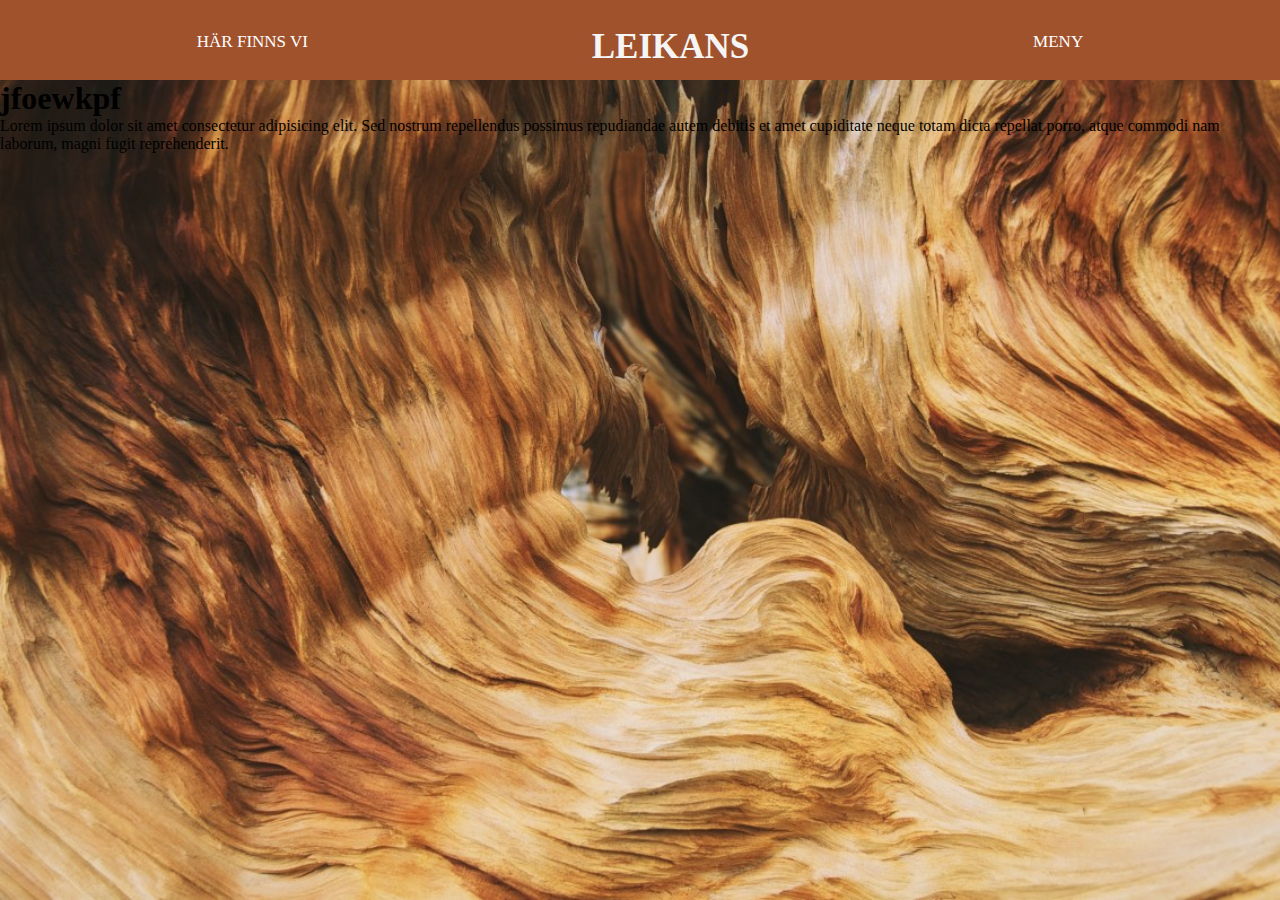
==== index.html @ 88ccdedb "Created NAV bar and added a background" ====
<!DOCTYPE html>
<html lang="en">
<head>
    <meta charset="UTF-8">
    <meta http-equiv="X-UA-Compatible" content="IE=edge">
    <meta name="viewport" content="width=device-width, initial-scale=1.0">
    <title>Leikans</title>
    <link rel="stylesheet" href="./css/style.css">
</head>
<body>
    <header>
        <nav>
            <ul>
                <li><a href="#" class=activ>Här Finns Vi</a></li>
                <label class="logo">Leikans</label>
                <li><a href="#" id=meny class=activ>Meny</a></li>
            </ul>

        </nav>
        <div>
            <h1>jfoewkpf</h1>
            <p>Lorem ipsum dolor sit amet consectetur adipisicing elit. Sed nostrum repellendus possimus repudiandae autem debitis et amet cupiditate neque totam dicta repellat porro, atque commodi nam laborum, magni fugit reprehenderit.</p>
        </div>
    </header>
</body>
</html>
---- css/style.css ----
* {
    margin: 0;
    padding: 0;
    text-decoration: none;
    box-sizing: border-box;
    list-style: none;
}

body{
font-family: unset;}

nav{
   background: sienna;
   height:80px;
   width: 100%;
}

nav ul {
    display: flex;
    justify-content: space-evenly;
}

label.logo{
    color: whitesmoke;
    font-size: 35px;
    line-height: 80px;
    padding: 0 100px;
    font-weight: bold;
}

nav, ul{
   /* float: right; */
   /* margin-right: 20px; */
}

nav, ul, li{
    display: inline-block;
    line-height: 55px;
    /* margin: 0 5px; */
}

 ul, li, a{
    color: white;
    font-size: 17px;
    text-transform: uppercase;
    padding: 7px 13px;
    border-radius: 3px;
}

.activ:hover{
background: brown;
transition: 0.5s;
}




header {
    width: 100vw;
    height: 100vh;
    background-image: url("../img/texture_bark_wood_brown-891.jpg");
    background-repeat: no-repeat;
    background-size: cover;
}
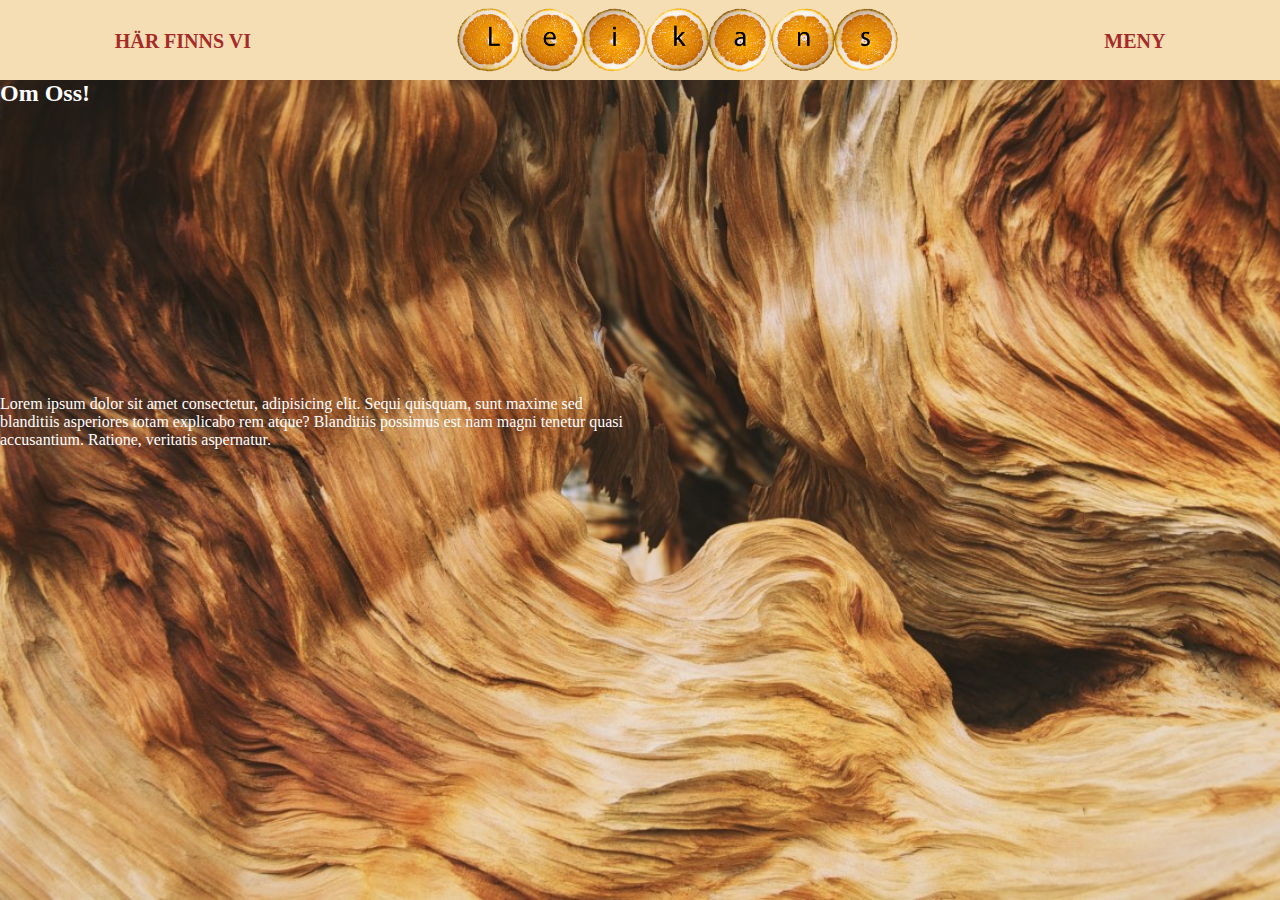
==== commit 9d102721: "did logo and a little grid" ====
--- a/index.html
+++ b/index.html
@@ -12,14 +12,18 @@
         <nav>
             <ul>
                 <li><a href="#" class=activ>Här Finns Vi</a></li>
-                <label class="logo">Leikans</label>
+                <label class="logo"><img src="img\finally.png" alt="loga apelsiner med resturangs namn (leikans)"></label>
                 <li><a href="#" id=meny class=activ>Meny</a></li>
             </ul>
 
         </nav>
-        <div>
-            <h1>jfoewkpf</h1>
-            <p>Lorem ipsum dolor sit amet consectetur adipisicing elit. Sed nostrum repellendus possimus repudiandae autem debitis et amet cupiditate neque totam dicta repellat porro, atque commodi nam laborum, magni fugit reprehenderit.</p>
+     
+        <div id="grid">
+                <h2 id="o1">Om Oss!</h2>
+                <p id= "o2">Lorem ipsum dolor sit amet consectetur, adipisicing elit. Sequi quisquam, sunt maxime sed blanditiis asperiores totam explicabo rem atque? Blanditiis possimus est nam magni tenetur quasi accusantium. Ratione, veritatis aspernatur.</p>
+            </div>
+                
+                
         </div>
     </header>
 </body>
--- a/css/style.css
+++ b/css/style.css
@@ -10,7 +10,7 @@
 font-family: unset;}
 
 nav{
-   background: sienna;
+   background: wheat;
    height:80px;
    width: 100%;
 }
@@ -21,34 +21,35 @@
 }
 
 label.logo{
-    color: whitesmoke;
+    color: brown;
     font-size: 35px;
     line-height: 80px;
     padding: 0 100px;
     font-weight: bold;
 }
 
-nav, ul{
-   /* float: right; */
-   /* margin-right: 20px; */
+label img {
+    width: 450px;
+    margin-top: ;
 }
 
 nav, ul, li{
     display: inline-block;
     line-height: 55px;
-    /* margin: 0 5px; */
+   
 }
 
  ul, li, a{
-    color: white;
-    font-size: 17px;
+    color:brown;
+    font-size: 20px;
     text-transform: uppercase;
     padding: 7px 13px;
     border-radius: 3px;
+    font-weight: bold;
 }
 
 .activ:hover{
-background: brown;
+background: white;
 transition: 0.5s;
 }
 
@@ -61,4 +62,33 @@
     background-image: url("../img/texture_bark_wood_brown-891.jpg");
     background-repeat: no-repeat;
     background-size: cover;
-} +} 
+
+#grid {
+    height: 70vh;
+    width: 100vw;
+    display: grid;
+    grid-template-areas: 
+    "o1 b1"
+    "o2 b1"
+    "m1 b2"
+    "m2 b2"
+    "k1 b3"
+    "k2 b3";
+
+    grid-template-columns: 1fr 1fr;
+    grid-template-rows: 50% 50%;
+
+}
+
+#o1 {
+    grid-area: o1;
+    color: white;
+    
+}
+#o2 {
+    grid-area: o2;
+    color: white;
+    
+
+}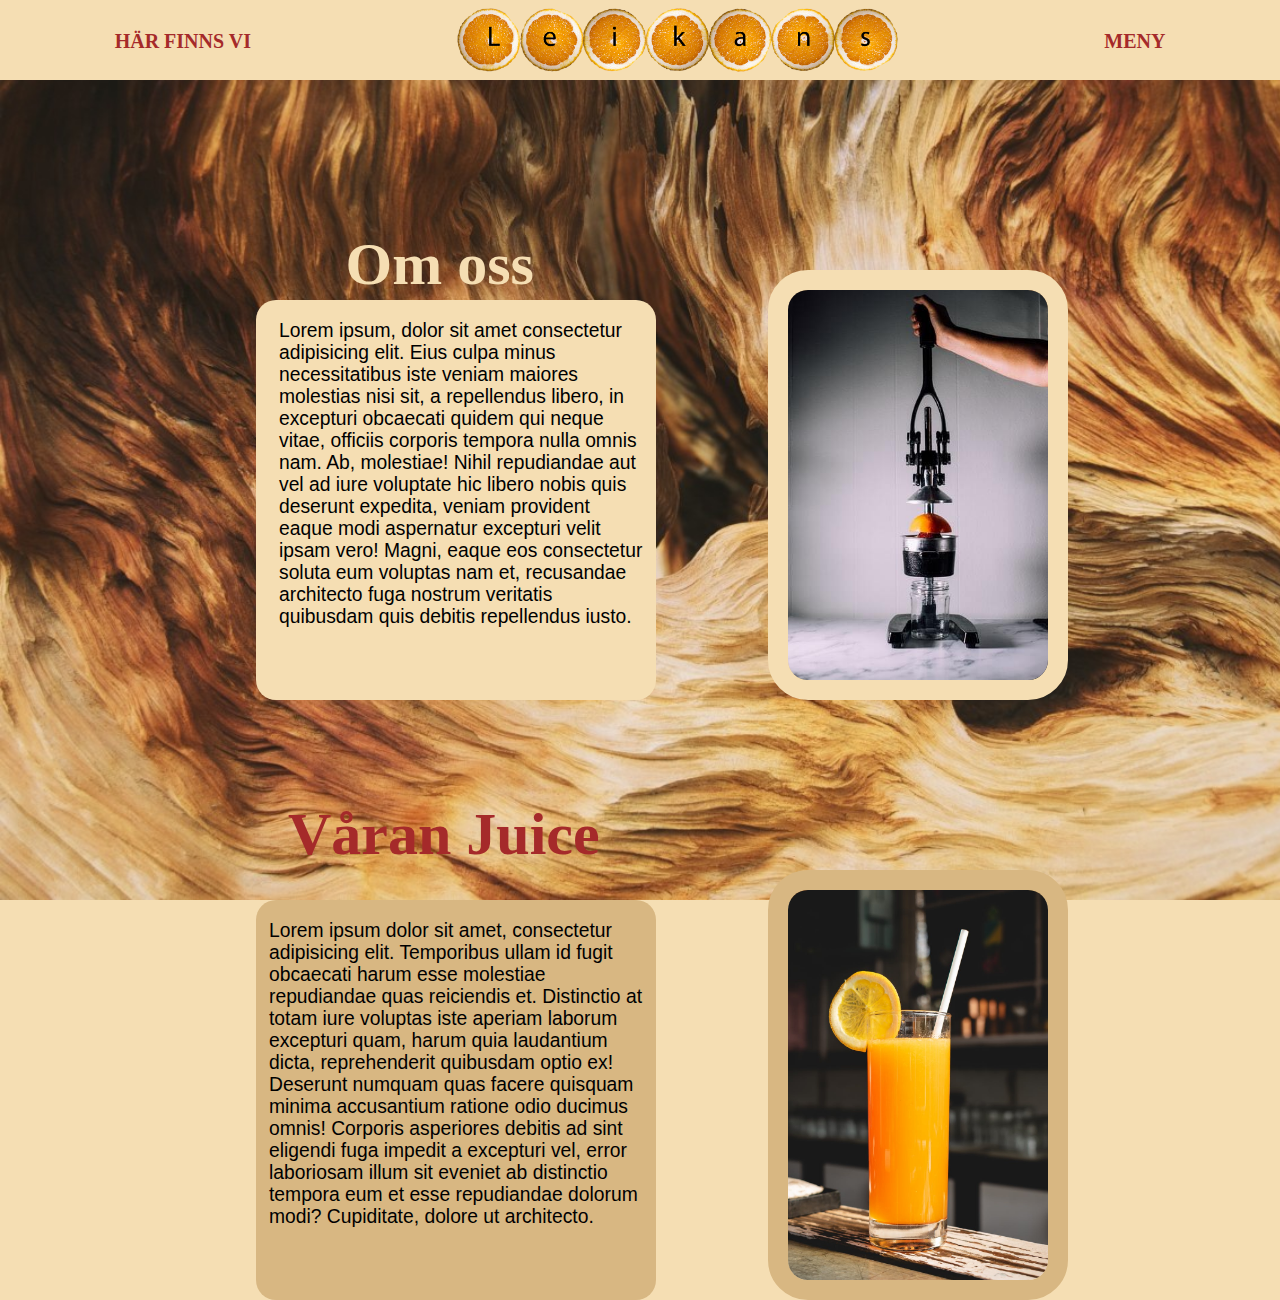
==== commit 20a7d092: "mainpage" ====
--- a/index.html
+++ b/index.html
@@ -18,13 +18,29 @@
 
         </nav>
      
-        <div id="grid">
-                <h2 id="o1">Om Oss!</h2>
-                <p id= "o2">Lorem ipsum dolor sit amet consectetur, adipisicing elit. Sequi quisquam, sunt maxime sed blanditiis asperiores totam explicabo rem atque? Blanditiis possimus est nam magni tenetur quasi accusantium. Ratione, veritatis aspernatur.</p>
-            </div>
+      
+                <h1 id="om">Om oss</h1>
+                <div class="text_box">
+                <p>Lorem ipsum, dolor sit amet consectetur adipisicing elit. Eius culpa minus necessitatibus iste veniam maiores molestias nisi sit, a repellendus libero, in excepturi obcaecati quidem qui neque vitae, officiis corporis tempora nulla omnis nam. Ab, molestiae! Nihil repudiandae aut vel ad iure voluptate hic libero nobis quis deserunt expedita, veniam provident eaque modi aspernatur excepturi velit ipsam vero! Magni, eaque eos consectetur soluta eum voluptas nam et, recusandae architecto fuga nostrum veritatis quibusdam quis debitis repellendus iusto. </p>
+                </div>
+
+             <img class="b1" src="img\photo-1568815979975-88a02c7c06fb.jpeg" alt="picture juicepress">
+
+             
+            
                 
                 
-        </div>
+        
     </header>
+
+    <h1 class="våran_juice">Våran Juice</h1>
+
+    <div class="text_box2">
+        <p>Lorem ipsum dolor sit amet, consectetur adipisicing elit. Temporibus ullam id fugit obcaecati harum esse molestiae repudiandae quas reiciendis et. Distinctio at totam iure voluptas iste aperiam laborum excepturi quam, harum quia laudantium dicta, reprehenderit quibusdam optio ex! Deserunt numquam quas facere quisquam minima accusantium ratione odio ducimus omnis! Corporis asperiores debitis ad sint eligendi fuga impedit a excepturi vel, error laboriosam illum sit eveniet ab distinctio tempora eum et esse repudiandae dolorum modi? Cupiditate, dolore ut architecto. <p>
+    </div>
+
+    <img src="img\pexels-photo-5511227.jpeg" alt="glas med juice" class="juice">
+
+
 </body>
 </html>--- a/css/style.css
+++ b/css/style.css
@@ -1,9 +1,14 @@
 * {
-    margin: 0;
+    margin: 0px;
     padding: 0;
     text-decoration: none;
     box-sizing: border-box;
     list-style: none;
+  
+}
+::selection{
+    background: white;
+    color: black;
 }
 
 body{
@@ -30,7 +35,7 @@
 
 label img {
     width: 450px;
-    margin-top: ;
+    /* margin-top: ; */
 }
 
 nav, ul, li{
@@ -57,38 +62,95 @@
 
 
 header {
-    width: 100vw;
+    width: 100%;
     height: 100vh;
     background-image: url("../img/texture_bark_wood_brown-891.jpg");
     background-repeat: no-repeat;
     background-size: cover;
 } 
 
-#grid {
-    height: 70vh;
-    width: 100vw;
-    display: grid;
-    grid-template-areas: 
-    "o1 b1"
-    "o2 b1"
-    "m1 b2"
-    "m2 b2"
-    "k1 b3"
-    "k2 b3";
 
-    grid-template-columns: 1fr 1fr;
-    grid-template-rows: 50% 50%;
 
+.b1{
+    position: absolute;
+    width: 300px;
+    left: 60vw;
+    top: 270px;
+    border-radius: 40px;
+    border-color: wheat;
+    border-width: 20px;
+    border-style: solid;
 }
 
-#o1 {
-    grid-area: o1;
-    color: white;
+
+
+h1{
+    font-size: 60px;
+}
+
+p{
+    font-family: -apple-system, BlinkMacSystemFont, 'Segoe UI', Roboto, Oxygen, Ubuntu, Cantarell, 'Open Sans', 'Helvetica Neue', sans-serif;
+}
+
+
+
+#om{
+    position: absolute;
+    top: 230px;
+    left: 27vw;
+    color: wheat;
     
 }
-#o2 {
-    grid-area: o2;
-    color: white;
-    
 
+.text_box{
+    background: wheat;
+    position: absolute;
+    top: 300px;
+    height: 400px;
+    width: 400px;
+    left: 20vw;
+    border-radius: 20px;
+}
+
+.text_box p{
+    margin-left: 10px;
+    font-size: 19.3px;
+    margin-top: 7px;
+    padding: 13px;
+}
+.text_box2{
+
+    background-color:#D8B782;
+    position: absolute;
+    width: 400px;
+    height: 400px;
+    top: 900px;
+    left: 20vw;
+    border-radius: 20px;
+}
+
+.text_box2 p{
+    font-size: 19.3px;
+    margin-top: 7px;
+    padding: 13px;
+}
+
+body{background-color: wheat;}
+
+.våran_juice{
+position: absolute;
+top: 800px;
+color: brown ;
+left: 22.5vw;
+}
+
+.juice{
+    position: absolute;
+    width: 300px;
+    left: 60vw;
+    top: 870px;
+    border-radius: 40px;
+    border-color: #D8B782;
+    border-width: 20px;
+    border-style: solid;
 }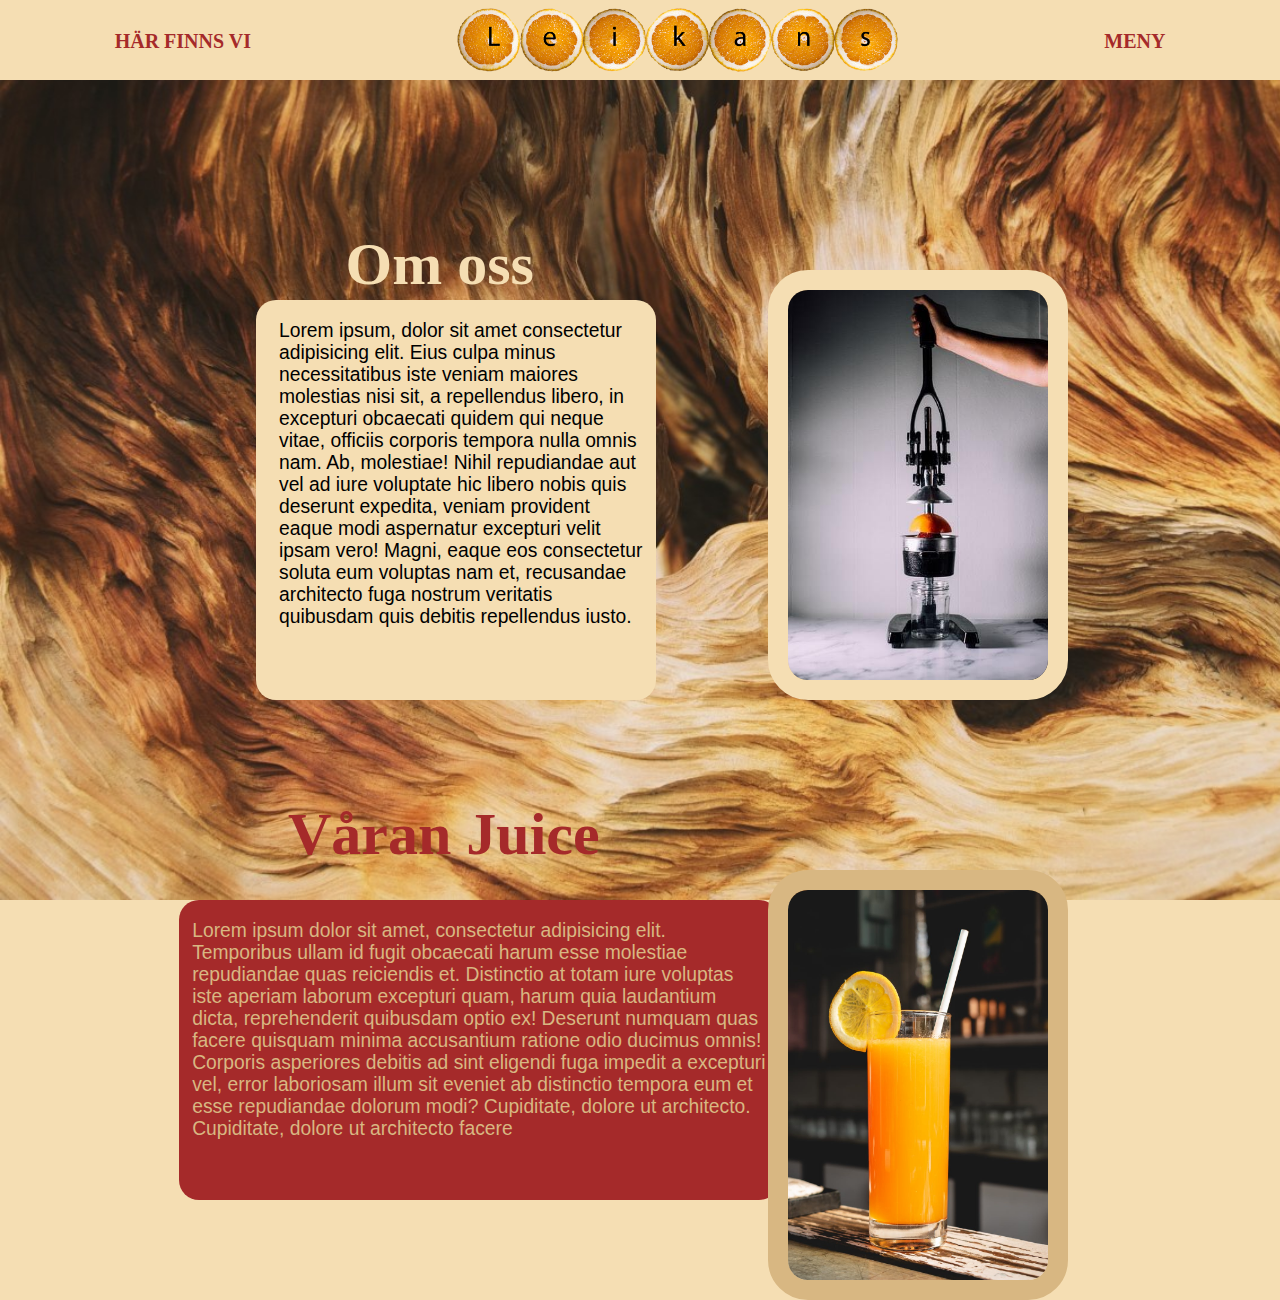
==== commit 947ed3f6: "Changed one text bouble and some colors" ====
--- a/index.html
+++ b/index.html
@@ -36,7 +36,7 @@
     <h1 class="våran_juice">Våran Juice</h1>
 
     <div class="text_box2">
-        <p>Lorem ipsum dolor sit amet, consectetur adipisicing elit. Temporibus ullam id fugit obcaecati harum esse molestiae repudiandae quas reiciendis et. Distinctio at totam iure voluptas iste aperiam laborum excepturi quam, harum quia laudantium dicta, reprehenderit quibusdam optio ex! Deserunt numquam quas facere quisquam minima accusantium ratione odio ducimus omnis! Corporis asperiores debitis ad sint eligendi fuga impedit a excepturi vel, error laboriosam illum sit eveniet ab distinctio tempora eum et esse repudiandae dolorum modi? Cupiditate, dolore ut architecto. <p>
+        <p>Lorem ipsum dolor sit amet, consectetur adipisicing elit. Temporibus ullam id fugit obcaecati harum esse molestiae repudiandae quas reiciendis et. Distinctio at totam iure voluptas iste aperiam laborum excepturi quam, harum quia laudantium dicta, reprehenderit quibusdam optio ex! Deserunt numquam quas facere quisquam minima accusantium ratione odio ducimus omnis! Corporis asperiores debitis ad sint eligendi fuga impedit a excepturi vel, error laboriosam illum sit eveniet ab distinctio tempora eum et esse repudiandae dolorum modi? Cupiditate, dolore ut architecto. Cupiditate, dolore ut architecto facere <p>
     </div>
 
     <img src="img\pexels-photo-5511227.jpeg" alt="glas med juice" class="juice">
--- a/css/style.css
+++ b/css/style.css
@@ -120,12 +120,12 @@
 }
 .text_box2{
 
-    background-color:#D8B782;
+    background-color:brown;
     position: absolute;
-    width: 400px;
-    height: 400px;
+    width: 600px;
+    height: 300px;
     top: 900px;
-    left: 20vw;
+    left: 14vw;
     border-radius: 20px;
 }
 
@@ -133,6 +133,7 @@
     font-size: 19.3px;
     margin-top: 7px;
     padding: 13px;
+    color: #D8B782;
 }
 
 body{background-color: wheat;}
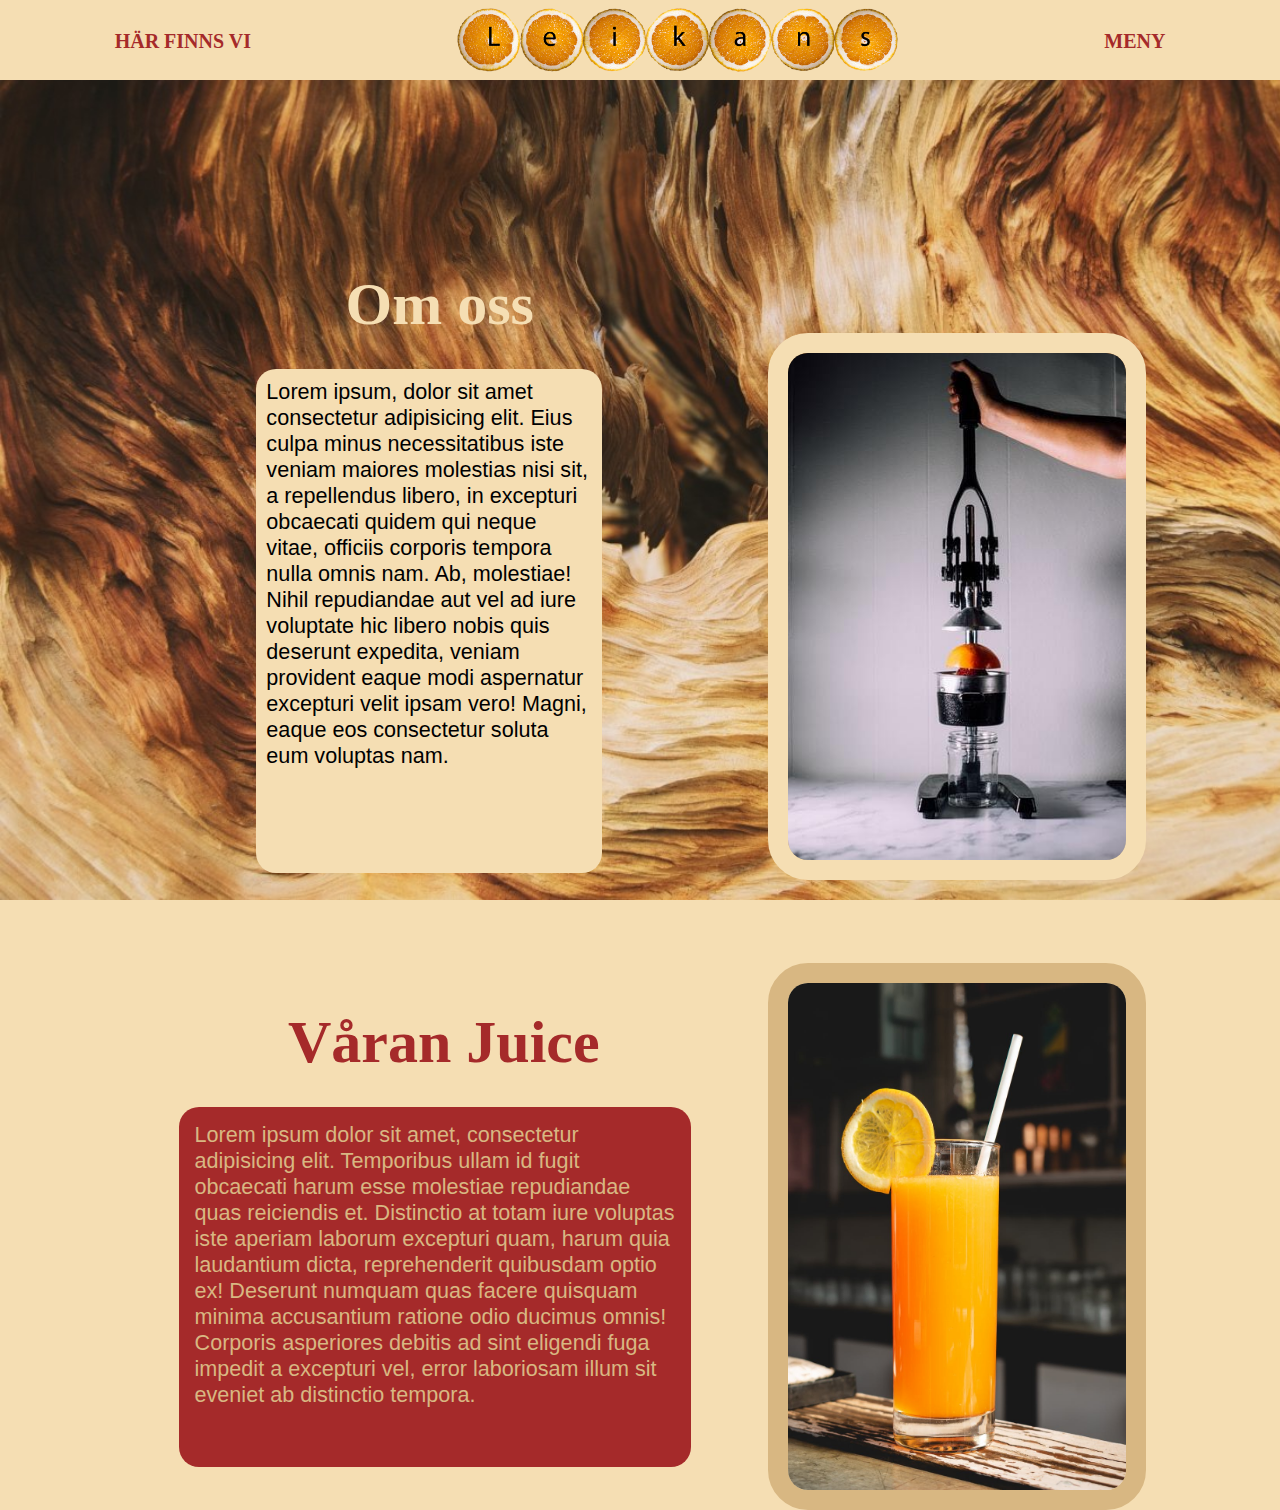
==== commit 05b3ab82: "optimized" ====
--- a/index.html
+++ b/index.html
@@ -21,7 +21,7 @@
       
                 <h1 id="om">Om oss</h1>
                 <div class="text_box">
-                <p>Lorem ipsum, dolor sit amet consectetur adipisicing elit. Eius culpa minus necessitatibus iste veniam maiores molestias nisi sit, a repellendus libero, in excepturi obcaecati quidem qui neque vitae, officiis corporis tempora nulla omnis nam. Ab, molestiae! Nihil repudiandae aut vel ad iure voluptate hic libero nobis quis deserunt expedita, veniam provident eaque modi aspernatur excepturi velit ipsam vero! Magni, eaque eos consectetur soluta eum voluptas nam et, recusandae architecto fuga nostrum veritatis quibusdam quis debitis repellendus iusto. </p>
+                <p>Lorem ipsum, dolor sit amet consectetur adipisicing elit. Eius culpa minus necessitatibus iste veniam maiores molestias nisi sit, a repellendus libero, in excepturi obcaecati quidem qui neque vitae, officiis corporis tempora nulla omnis nam. Ab, molestiae! Nihil repudiandae aut vel ad iure voluptate hic libero nobis quis deserunt expedita, veniam provident eaque modi aspernatur excepturi velit ipsam vero! Magni, eaque eos consectetur soluta eum voluptas nam. </p>
                 </div>
 
              <img class="b1" src="img\photo-1568815979975-88a02c7c06fb.jpeg" alt="picture juicepress">
@@ -36,7 +36,7 @@
     <h1 class="våran_juice">Våran Juice</h1>
 
     <div class="text_box2">
-        <p>Lorem ipsum dolor sit amet, consectetur adipisicing elit. Temporibus ullam id fugit obcaecati harum esse molestiae repudiandae quas reiciendis et. Distinctio at totam iure voluptas iste aperiam laborum excepturi quam, harum quia laudantium dicta, reprehenderit quibusdam optio ex! Deserunt numquam quas facere quisquam minima accusantium ratione odio ducimus omnis! Corporis asperiores debitis ad sint eligendi fuga impedit a excepturi vel, error laboriosam illum sit eveniet ab distinctio tempora eum et esse repudiandae dolorum modi? Cupiditate, dolore ut architecto. Cupiditate, dolore ut architecto facere <p>
+        <p>Lorem ipsum dolor sit amet, consectetur adipisicing elit. Temporibus ullam id fugit obcaecati harum esse molestiae repudiandae quas reiciendis et. Distinctio at totam iure voluptas iste aperiam laborum excepturi quam, harum quia laudantium dicta, reprehenderit quibusdam optio ex! Deserunt numquam quas facere quisquam minima accusantium ratione odio ducimus omnis! Corporis asperiores debitis ad sint eligendi fuga impedit a excepturi vel, error laboriosam illum sit eveniet ab distinctio tempora. <p>
     </div>
 
     <img src="img\pexels-photo-5511227.jpeg" alt="glas med juice" class="juice">
--- a/css/style.css
+++ b/css/style.css
@@ -73,10 +73,10 @@
 
 .b1{
     position: absolute;
-    width: 300px;
+    width: 42vh;
     left: 60vw;
-    top: 270px;
-    border-radius: 40px;
+    top: 37vh;
+    border-radius: 40px;    
     border-color: wheat;
     border-width: 20px;
     border-style: solid;
@@ -96,7 +96,7 @@
 
 #om{
     position: absolute;
-    top: 230px;
+    top: 30vh;
     left: 27vw;
     color: wheat;
     
@@ -105,34 +105,34 @@
 .text_box{
     background: wheat;
     position: absolute;
-    top: 300px;
-    height: 400px;
-    width: 400px;
+    top: 41vh;
+    height: 56vh;
+    width: 27vw;
     left: 20vw;
     border-radius: 20px;
 }
 
 .text_box p{
-    margin-left: 10px;
-    font-size: 19.3px;
-    margin-top: 7px;
-    padding: 13px;
+    margin-left: 0,2vw;
+    font-size: 1.35rem;
+    margin-top: 0,1vh;
+    padding: 3%;
 }
 .text_box2{
 
     background-color:brown;
     position: absolute;
-    width: 600px;
-    height: 300px;
-    top: 900px;
+    width: 40%;
+    height: 40%;
+    top: 123vh;
     left: 14vw;
     border-radius: 20px;
 }
 
 .text_box2 p{
-    font-size: 19.3px;
-    margin-top: 7px;
-    padding: 13px;
+    font-size: 1.35rem;
+    margin-top: 0,1vh;
+    padding: 3%;
     color: #D8B782;
 }
 
@@ -140,16 +140,16 @@
 
 .våran_juice{
 position: absolute;
-top: 800px;
+top: 112vh;
 color: brown ;
 left: 22.5vw;
 }
 
 .juice{
     position: absolute;
-    width: 300px;
+    width: 42vh;
     left: 60vw;
-    top: 870px;
+    top: 107vh;
     border-radius: 40px;
     border-color: #D8B782;
     border-width: 20px;
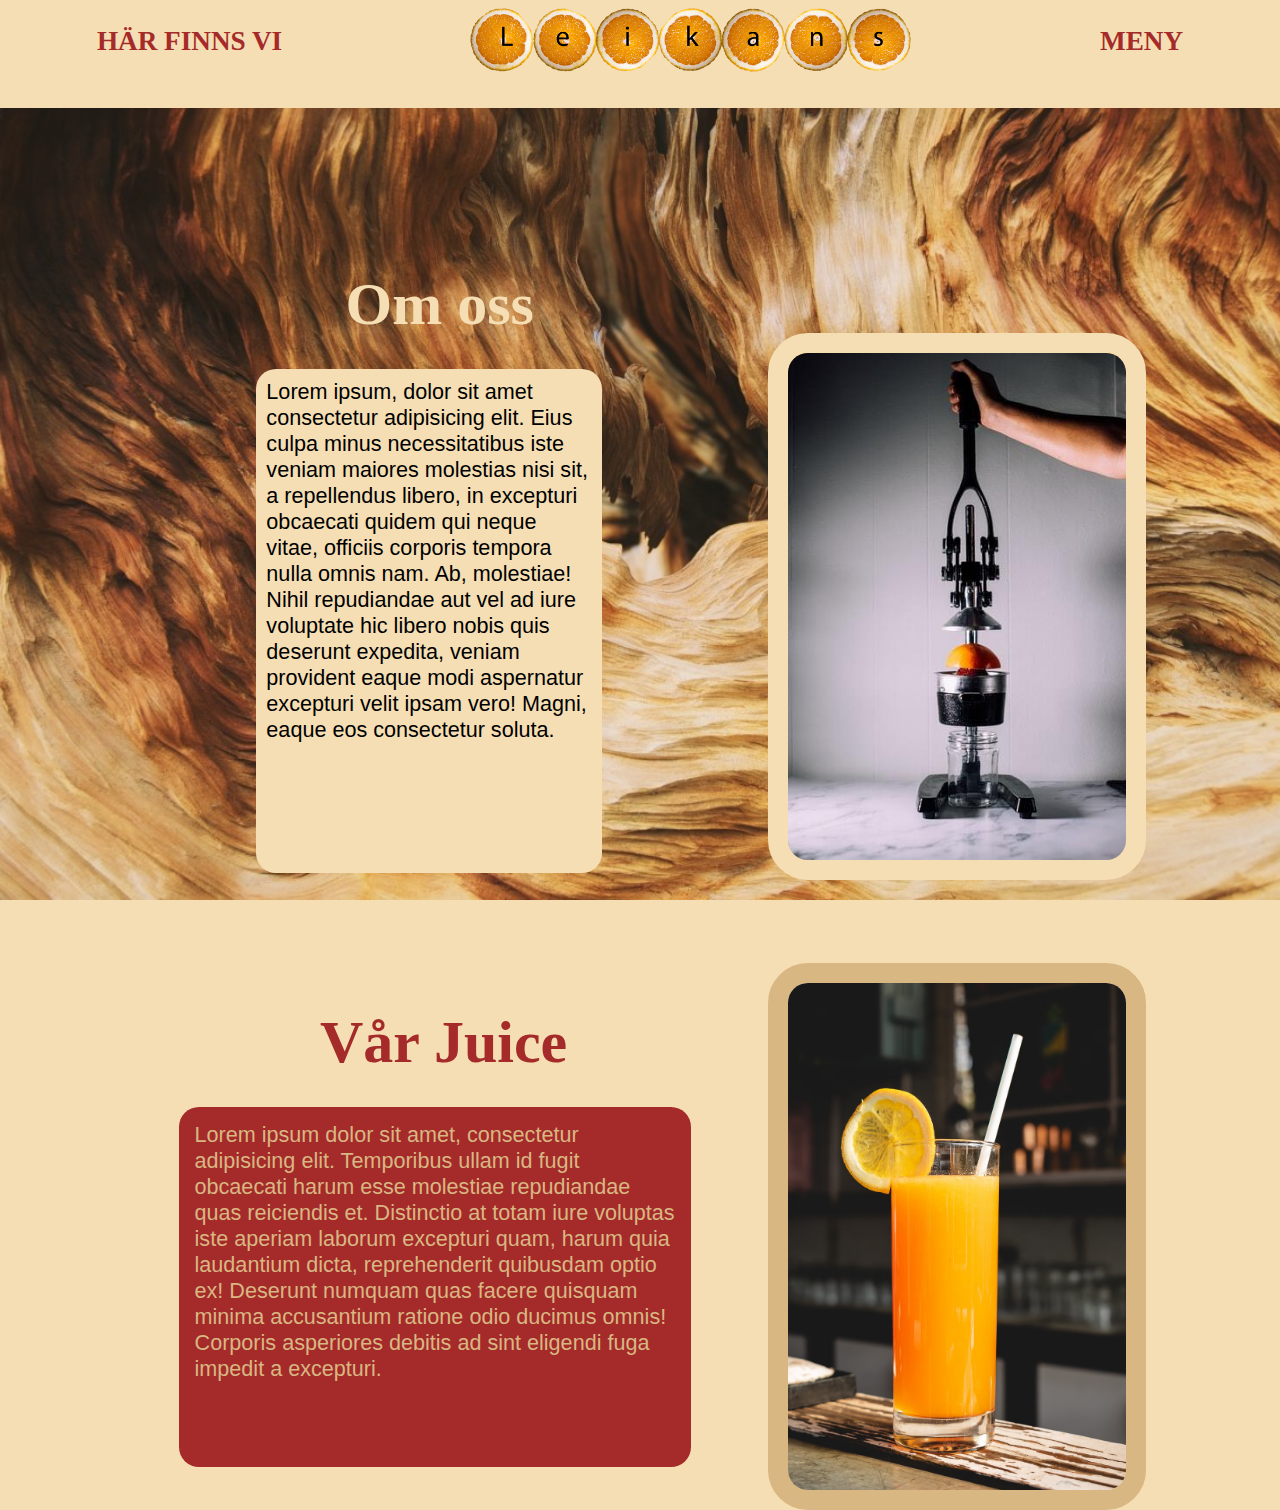
==== commit 39a3224b: "changed main.html to index.html" ====
--- a/index.html
+++ b/index.html
@@ -11,9 +11,9 @@
     <header>
         <nav>
             <ul>
-                <li><a href="#" class=activ>Här Finns Vi</a></li>
+                <li><a href="vi.html" class=activ>Här Finns Vi</a></li>
                 <label class="logo"><img src="img\finally.png" alt="loga apelsiner med resturangs namn (leikans)"></label>
-                <li><a href="#" id=meny class=activ>Meny</a></li>
+                <li><a href="meny.html" id=meny class=activ>Meny</a></li>
             </ul>
 
         </nav>
@@ -21,7 +21,7 @@
       
                 <h1 id="om">Om oss</h1>
                 <div class="text_box">
-                <p>Lorem ipsum, dolor sit amet consectetur adipisicing elit. Eius culpa minus necessitatibus iste veniam maiores molestias nisi sit, a repellendus libero, in excepturi obcaecati quidem qui neque vitae, officiis corporis tempora nulla omnis nam. Ab, molestiae! Nihil repudiandae aut vel ad iure voluptate hic libero nobis quis deserunt expedita, veniam provident eaque modi aspernatur excepturi velit ipsam vero! Magni, eaque eos consectetur soluta eum voluptas nam. </p>
+                <p>Lorem ipsum, dolor sit amet consectetur adipisicing elit. Eius culpa minus necessitatibus iste veniam maiores molestias nisi sit, a repellendus libero, in excepturi obcaecati quidem qui neque vitae, officiis corporis tempora nulla omnis nam. Ab, molestiae! Nihil repudiandae aut vel ad iure voluptate hic libero nobis quis deserunt expedita, veniam provident eaque modi aspernatur excepturi velit ipsam vero! Magni, eaque eos consectetur soluta. </p>
                 </div>
 
              <img class="b1" src="img\photo-1568815979975-88a02c7c06fb.jpeg" alt="picture juicepress">
@@ -33,10 +33,10 @@
         
     </header>
 
-    <h1 class="våran_juice">Våran Juice</h1>
+    <h1 class="våran_juice">Vår Juice</h1>
 
     <div class="text_box2">
-        <p>Lorem ipsum dolor sit amet, consectetur adipisicing elit. Temporibus ullam id fugit obcaecati harum esse molestiae repudiandae quas reiciendis et. Distinctio at totam iure voluptas iste aperiam laborum excepturi quam, harum quia laudantium dicta, reprehenderit quibusdam optio ex! Deserunt numquam quas facere quisquam minima accusantium ratione odio ducimus omnis! Corporis asperiores debitis ad sint eligendi fuga impedit a excepturi vel, error laboriosam illum sit eveniet ab distinctio tempora. <p>
+        <p>Lorem ipsum dolor sit amet, consectetur adipisicing elit. Temporibus ullam id fugit obcaecati harum esse molestiae repudiandae quas reiciendis et. Distinctio at totam iure voluptas iste aperiam laborum excepturi quam, harum quia laudantium dicta, reprehenderit quibusdam optio ex! Deserunt numquam quas facere quisquam minima accusantium ratione odio ducimus omnis! Corporis asperiores debitis ad sint eligendi fuga impedit a excepturi. <p>
     </div>
 
     <img src="img\pexels-photo-5511227.jpeg" alt="glas med juice" class="juice">
--- a/css/style.css
+++ b/css/style.css
@@ -16,7 +16,7 @@
 
 nav{
    background: wheat;
-   height:80px;
+   height:12vh;
    width: 100%;
 }
 
@@ -27,7 +27,7 @@
 
 label.logo{
     color: brown;
-    font-size: 35px;
+    font-size: 2.1875rem;
     line-height: 80px;
     padding: 0 100px;
     font-weight: bold;
@@ -46,7 +46,7 @@
 
  ul, li, a{
     color:brown;
-    font-size: 20px;
+    font-size: 1.7rem;
     text-transform: uppercase;
     padding: 7px 13px;
     border-radius: 3px;
@@ -142,7 +142,7 @@
 position: absolute;
 top: 112vh;
 color: brown ;
-left: 22.5vw;
+left: 25vw;
 }
 
 .juice{
@@ -154,4 +154,164 @@
     border-color: #D8B782;
     border-width: 20px;
     border-style: solid;
+}
+
+#meny1{
+    
+    
+    color: white ;
+   margin-left: 44vw;
+   margin-top: 20vh;
+   font-size: 5rem;
+
+}
+
+.meny_box{
+    display: grid;
+
+    grid-template-columns: 5;
+    grid-template-rows: 2;
+    grid-template-areas:
+    "ju b1"
+    "br b2"
+    "lu b3"
+    "b4 b5"
+    "b4 b5"
+    ;
+    
+    position: absolute;
+    background-color: #D8B782;
+    width:70%;
+    height: 250%;
+    top: 50vh;
+    border-radius: 50px;
+    left: 15vw;
+    grid-gap: 20px;
+}
+
+.b0{
+    grid-area: b1;
+    background-image: url(../img/jugoslocos-QD4yCjlD44A-unsplash.jpg);
+    background-repeat: no-repeat;
+    border-radius: 50px;
+}
+.b2{
+    grid-area: b2;
+    background-image: url(../img/photo-1540914124281-342587941389.jpeg);
+    background-repeat: no-repeat;
+    border-radius: 50px;
+}
+.b3{
+    grid-area: b3;
+    background-image: url(../img/ivan-torres-MQUqbmszGGM-unsplash.jpg);
+    background-repeat: no-repeat;
+    
+    border-radius: 50px;
+    width: 100%;
+}
+.b4{
+    grid-area: b4;
+   background-image: url(../img/eiliv-sonas-aceron-ZuIDLSz3XLg-unsplash.jpg);
+   border-radius: 50px;
+   background-repeat: no-repeat;
+   background-size: cover;
+}
+.b5{
+    grid-area: b5;
+    background-image: url(../img/estudio-bloom-2o7nA--TUXc-unsplash.jpg);
+    border-radius: 50px;
+    background-repeat: no-repeat;
+    background-size: cover;
+}
+.ju{
+    grid-area: ju;
+    position: absolute;
+    margin-top: 1vh;
+    left: 14vw;
+    
+    
+    
+}
+.br{
+    grid-area: br;
+    position: absolute;
+    margin-top: 1vh;
+    left: 14vw;
+
+     
+}
+.lu{
+    grid-area: lu;
+    position: absolute;
+    margin-top: 1vh;
+    left: 14vw;
+    
+    
+}
+
+.meny_box p{
+   font-size: 1.5rem;
+
+}
+
+.meny_box h2{
+    font-size: 2.375rem;
+}
+
+.oss{
+    position: absolute;
+    top: 19vh;
+    margin-left: 40vw;
+    color: white;
+}
+.karta{
+    
+    margin-top: 18vh;
+    margin-left: 26.5vw;
+    border-radius: 50px;
+    border-color: #D8B782 ;
+    border-width: 20px;
+    border-style: solid;
+    
+}
+
+.varfinns{
+    position: absolute;
+    background: #D8B782;
+    width: 20vw;
+    height: 50vh;
+    margin-top: 25vh;
+    margin-left: 2vw;
+    border-radius: 20px;
+
+}
+.öppentider{
+    position: absolute;
+    background: #D8B782;
+    width: 20vw;
+    height: 50vh;
+    margin-top: 25vh;
+    margin-left: 78vw;
+    border-radius: 20px;
+
+}
+
+.varfinns h2{
+    padding: 3%;
+    margin-left: 3vw;
+    font-size: 2.1875rem;
+}
+.varfinns p{
+    padding: 3%;
+    font-size: 1.5rem;
+}
+.öppentider h2{
+    padding: 3%;
+    margin-left: 3vw;
+    font-size: 2.1875rem;
+}
+.öppentider p{
+    padding: 2.5%;
+    font-size: 1.2rem;
+    margin-left: 17%;
 }